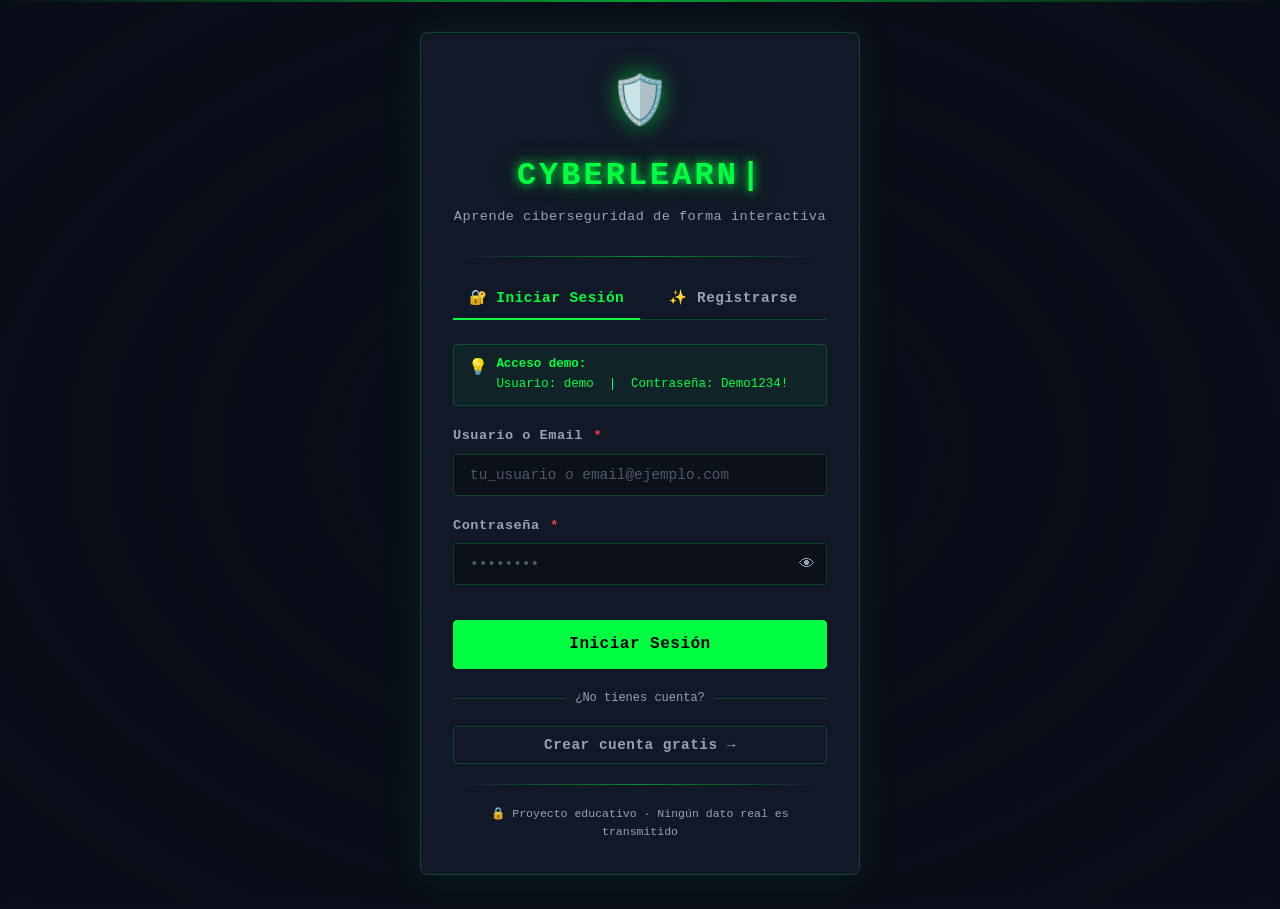
==== index.html @ af5fdba1 "feat: plataforma web interactiva de ciberseguridad con login, quiz, glosario y juego de vulnerabilid" ====
<!DOCTYPE html>
<html lang="es">
<head>
  <meta charset="UTF-8" />
  <meta name="viewport" content="width=device-width, initial-scale=1.0" />
  <meta name="description" content="CyberLearn – Aprende ciberseguridad de forma interactiva. Accede o crea tu cuenta." />
  <title>CyberLearn – Iniciar Sesión</title>

  <!-- Fonts -->
  <link rel="preconnect" href="https://fonts.googleapis.com" />
  <link href="https://fonts.googleapis.com/css2?family=Share+Tech+Mono&display=swap" rel="stylesheet" />

  <!-- Hoja de estilos principal -->
  <link rel="stylesheet" href="css/style.css" />

  <style>
    /* ---- Estilos específicos de la página de auth ---- */

    /* Canvas Matrix de fondo */
    #matrix-canvas {
      position: fixed;
      inset: 0;
      z-index: 0;
      opacity: 0.18;
    }

    /* Overlay degradado sobre el canvas */
    .matrix-overlay {
      position: fixed;
      inset: 0;
      z-index: 0;
      background: radial-gradient(ellipse at center,
        rgba(10,14,26,0.5)  0%,
        rgba(10,14,26,0.85) 60%,
        rgba(10,14,26,0.97) 100%
      );
      pointer-events: none;
    }

    /* Wrapper principal: centra la tarjeta */
    .auth-wrapper {
      position: relative;
      z-index: 1;
      display: flex;
      align-items: center;
      justify-content: center;
      min-height: 100vh;
      padding: 2rem 1rem;
    }

    .auth-card {
      width: 100%;
      max-width: 440px;
      animation: cardEntrance 0.6s ease both;
    }

    @keyframes cardEntrance {
      from { opacity: 0; transform: translateY(30px) scale(0.97); }
      to   { opacity: 1; transform: translateY(0)   scale(1); }
    }

    /* Logo */
    .auth-logo {
      text-align: center;
      margin-bottom: 1.75rem;
    }

    .logo-icon {
      font-size: 3rem;
      display: block;
      margin-bottom: 0.5rem;
      filter: drop-shadow(0 0 12px rgba(0,255,65,0.6));
      animation: iconPulse 3s ease-in-out infinite;
    }

    @keyframes iconPulse {
      0%,100% { filter: drop-shadow(0 0 10px rgba(0,255,65,0.5)); }
      50%      { filter: drop-shadow(0 0 22px rgba(0,255,65,0.9)); }
    }

    .logo-title {
      font-size: 2rem;
      font-weight: 900;
      color: var(--accent-green);
      text-shadow: 0 0 10px var(--accent-green), 0 0 25px rgba(0,255,65,0.4);
      letter-spacing: 3px;
      text-transform: uppercase;
      display: block;
      margin-bottom: 0.3rem;
    }

    .logo-subtitle {
      font-size: 0.82rem;
      color: var(--text-secondary);
      margin: 0;
      letter-spacing: 0.5px;
    }

    /* Separador decorativo */
    .deco-line {
      height: 1px;
      background: linear-gradient(90deg, transparent, var(--accent-green), transparent);
      margin: 1.25rem 0;
      opacity: 0.5;
    }

    /* Demo hint */
    .demo-hint {
      display: flex;
      align-items: flex-start;
      gap: 0.5rem;
      background: rgba(0,255,65,0.05);
      border: 1px solid rgba(0,255,65,0.2);
      border-radius: 4px;
      padding: 0.65rem 0.9rem;
      margin-bottom: 1.2rem;
      font-size: 0.78rem;
      color: var(--accent-green);
      line-height: 1.6;
    }

    .demo-hint .demo-icon {
      font-size: 1rem;
      flex-shrink: 0;
      margin-top: 1px;
    }

    /* Strength bar */
    .password-strength {
      margin-top: 0.4rem;
    }

    /* Separador "o" entre formulario y demo */
    .or-divider {
      text-align: center;
      position: relative;
      margin: 1rem 0;
    }

    .or-divider::before,
    .or-divider::after {
      content: '';
      position: absolute;
      top: 50%;
      width: 42%;
      height: 1px;
      background: var(--border);
    }
    .or-divider::before { left: 0; }
    .or-divider::after  { right: 0; }

    .or-text {
      display: inline-block;
      position: relative;
      z-index: 1;
      background: var(--bg-card);
      padding: 0 0.5rem;
      font-size: 0.75rem;
      color: var(--text-secondary);
    }

    /* Alert container */
    #alert-container {
      min-height: 0;
    }

    /* Versión responsive extra para pantallas muy pequeñas */
    @media (max-width: 400px) {
      .logo-title { font-size: 1.6rem; }
      .auth-card  { padding: 1.25rem; }
    }
  </style>
</head>
<body>

<!-- ============================================================
     Canvas: Lluvia Matrix de fondo
============================================================ -->
<canvas id="matrix-canvas" aria-hidden="true"></canvas>
<div class="matrix-overlay" aria-hidden="true"></div>

<!-- ============================================================
     Tarjeta de autenticación
============================================================ -->
<div class="auth-wrapper">
  <div class="auth-card card">

    <!-- Logo -->
    <div class="auth-logo">
      <span class="logo-icon" role="img" aria-label="Escudo">🛡️</span>
      <span class="logo-title glow-green typewriter" id="logo-text">CyberLearn</span>
      <p class="logo-subtitle">Aprende ciberseguridad de forma interactiva</p>
    </div>

    <div class="deco-line"></div>

    <!-- Contenedor de alertas -->
    <div id="alert-container"></div>

    <!-- ---- Tabs ---- -->
    <div class="tabs" role="tablist" aria-label="Modos de acceso">
      <button class="tab-btn active"
              id="tab-login"
              role="tab"
              aria-selected="true"
              aria-controls="panel-login"
              onclick="switchTab('login')">
        🔐 Iniciar Sesión
      </button>
      <button class="tab-btn"
              id="tab-register"
              role="tab"
              aria-selected="false"
              aria-controls="panel-register"
              onclick="switchTab('register')">
        ✨ Registrarse
      </button>
    </div>

    <!-- ==================================================
         PANEL: Iniciar Sesión
    ================================================== -->
    <div id="panel-login" class="tab-panel active" role="tabpanel" aria-labelledby="tab-login">

      <!-- Pista de usuario demo -->
      <div class="demo-hint">
        <span class="demo-icon">💡</span>
        <div>
          <strong>Acceso demo:</strong><br/>
          Usuario: <code>demo</code> &nbsp;|&nbsp; Contraseña: <code>Demo1234!</code>
        </div>
      </div>

      <form id="login-form" novalidate onsubmit="handleLogin(event)">

        <!-- Usuario o Email -->
        <div class="form-group">
          <label for="login-user">Usuario o Email <span class="required" aria-hidden="true">*</span></label>
          <input
            type="text"
            id="login-user"
            name="usernameOrEmail"
            class="form-control"
            placeholder="tu_usuario o email@ejemplo.com"
            autocomplete="username"
            required
            aria-required="true"
          />
          <span class="invalid-feedback" id="login-user-err"></span>
        </div>

        <!-- Contraseña -->
        <div class="form-group">
          <label for="login-password">Contraseña <span class="required" aria-hidden="true">*</span></label>
          <div class="input-group">
            <input
              type="password"
              id="login-password"
              name="password"
              class="form-control"
              placeholder="••••••••"
              autocomplete="current-password"
              required
              aria-required="true"
            />
            <button type="button"
                    class="input-icon"
                    id="toggle-login-pass"
                    aria-label="Mostrar/ocultar contraseña"
                    onclick="togglePassword('login-password', 'toggle-login-pass')">
              👁
            </button>
          </div>
          <span class="invalid-feedback" id="login-pass-err"></span>
        </div>

        <!-- Botón submit -->
        <button type="submit" id="login-btn" class="btn btn-primary btn-block btn-lg mt-2">
          <span id="login-btn-text">Iniciar Sesión</span>
          <span id="login-spinner" class="spinner spinner-sm" style="display:none;" aria-hidden="true"></span>
        </button>

      </form>

      <div class="or-divider mt-3"><span class="or-text">¿No tienes cuenta?</span></div>

      <button type="button" class="btn btn-ghost btn-block" onclick="switchTab('register')">
        Crear cuenta gratis →
      </button>
    </div>

    <!-- ==================================================
         PANEL: Registrarse
    ================================================== -->
    <div id="panel-register" class="tab-panel" role="tabpanel" aria-labelledby="tab-register">

      <form id="register-form" novalidate onsubmit="handleRegister(event)">

        <!-- Nombre de usuario -->
        <div class="form-group">
          <label for="reg-username">Nombre de usuario <span class="required" aria-hidden="true">*</span></label>
          <input
            type="text"
            id="reg-username"
            name="username"
            class="form-control"
            placeholder="tu_usuario"
            maxlength="20"
            autocomplete="username"
            required
            aria-required="true"
            oninput="validateUsernameField(this)"
          />
          <span class="invalid-feedback" id="reg-username-err"></span>
        </div>

        <!-- Email -->
        <div class="form-group">
          <label for="reg-email">Correo electrónico <span class="required" aria-hidden="true">*</span></label>
          <input
            type="email"
            id="reg-email"
            name="email"
            class="form-control"
            placeholder="email@ejemplo.com"
            autocomplete="email"
            required
            aria-required="true"
            oninput="validateEmailField(this)"
          />
          <span class="invalid-feedback" id="reg-email-err"></span>
        </div>

        <!-- Contraseña -->
        <div class="form-group">
          <label for="reg-password">Contraseña <span class="required" aria-hidden="true">*</span></label>
          <div class="input-group">
            <input
              type="password"
              id="reg-password"
              name="password"
              class="form-control"
              placeholder="Mín. 8 chars, 1 mayúscula, 1 número, 1 especial"
              autocomplete="new-password"
              required
              aria-required="true"
              oninput="onPasswordInput(this)"
            />
            <button type="button"
                    class="input-icon"
                    id="toggle-reg-pass"
                    aria-label="Mostrar/ocultar contraseña"
                    onclick="togglePassword('reg-password', 'toggle-reg-pass')">
              👁
            </button>
          </div>
          <span class="invalid-feedback" id="reg-pass-err"></span>

          <!-- Barra de fortaleza -->
          <div class="password-strength" id="pass-strength-wrapper" style="display:none;" aria-live="polite">
            <div class="strength-bar">
              <div class="strength-fill" id="strength-fill"></div>
            </div>
            <span class="strength-label" id="strength-label"></span>
          </div>
        </div>

        <!-- Confirmar contraseña -->
        <div class="form-group">
          <label for="reg-confirm">Confirmar contraseña <span class="required" aria-hidden="true">*</span></label>
          <div class="input-group">
            <input
              type="password"
              id="reg-confirm"
              name="confirmPassword"
              class="form-control"
              placeholder="Repite tu contraseña"
              autocomplete="new-password"
              required
              aria-required="true"
              oninput="validateConfirmField(this)"
            />
            <button type="button"
                    class="input-icon"
                    id="toggle-reg-confirm"
                    aria-label="Mostrar/ocultar contraseña"
                    onclick="togglePassword('reg-confirm', 'toggle-reg-confirm')">
              👁
            </button>
          </div>
          <span class="invalid-feedback" id="reg-confirm-err"></span>
        </div>

        <!-- Botón submit -->
        <button type="submit" id="reg-btn" class="btn btn-primary btn-block btn-lg mt-2">
          <span id="reg-btn-text">Crear Cuenta</span>
          <span id="reg-spinner" class="spinner spinner-sm" style="display:none;" aria-hidden="true"></span>
        </button>

      </form>

      <div class="or-divider mt-3"><span class="or-text">¿Ya tienes cuenta?</span></div>

      <button type="button" class="btn btn-ghost btn-block" onclick="switchTab('login')">
        ← Iniciar sesión
      </button>
    </div>

    <!-- Footer de la tarjeta -->
    <div class="deco-line"></div>
    <p class="text-center mb-0" style="font-size:0.72rem; color:var(--text-secondary);">
      🔒 Proyecto educativo · Ningún dato real es transmitido
    </p>

  </div><!-- /.auth-card -->
</div><!-- /.auth-wrapper -->

<!-- ============================================================
     Scripts
============================================================ -->
<script src="js/auth.js"></script>
<script>
/* ================================================================
   Matrix Rain Canvas
================================================================ */
(function initMatrixRain() {
  const canvas  = document.getElementById('matrix-canvas');
  const ctx     = canvas.getContext('2d');

  // Caracteres Matrix (katakana + símbolos + números)
  const CHARS = 'アイウエオカキクケコサシスセソタチツテトナニヌネノハヒフヘホマミムメモヤユヨラリルレロワヲン0123456789ABCDEFGHIJKLMNOPQRSTUVWXYZ!@#$%^&*<>?{}[]';
  const FONT_SIZE = 14;

  let columns, drops;

  function resize() {
    canvas.width  = window.innerWidth;
    canvas.height = window.innerHeight;
    columns = Math.floor(canvas.width / FONT_SIZE);
    drops   = new Array(columns).fill(1);
  }

  function draw() {
    // Fade suave
    ctx.fillStyle = 'rgba(10,14,26,0.05)';
    ctx.fillRect(0, 0, canvas.width, canvas.height);

    ctx.font = `${FONT_SIZE}px "Share Tech Mono", "Courier New", monospace`;

    for (let i = 0; i < drops.length; i++) {
      const char = CHARS[Math.floor(Math.random() * CHARS.length)];
      const x    = i * FONT_SIZE;
      const y    = drops[i] * FONT_SIZE;

      // Carácter principal: brillante
      ctx.fillStyle = '#00ff41';
      ctx.shadowColor  = '#00ff41';
      ctx.shadowBlur   = 6;
      ctx.fillText(char, x, y);

      // Resetear sombra para los caracteres secundarios
      ctx.shadowBlur = 0;

      // Desvanecer la columna de vez en cuando
      if (y > canvas.height && Math.random() > 0.975) {
        drops[i] = 0;
      }
      drops[i]++;
    }
  }

  resize();
  window.addEventListener('resize', resize);
  setInterval(draw, 50);
})();

/* ================================================================
   Tabs
================================================================ */
function switchTab(tab) {
  const panels  = ['login', 'register'];
  const alertEl = document.getElementById('alert-container');
  if (alertEl) alertEl.innerHTML = '';

  panels.forEach(p => {
    const btn   = document.getElementById(`tab-${p}`);
    const panel = document.getElementById(`panel-${p}`);
    const isActive = p === tab;

    btn.classList.toggle('active', isActive);
    btn.setAttribute('aria-selected', isActive);
    panel.classList.toggle('active', isActive);
  });
}

/* ================================================================
   Mostrar / Ocultar contraseña
================================================================ */
function togglePassword(inputId, btnId) {
  const input = document.getElementById(inputId);
  const btn   = document.getElementById(btnId);
  if (!input) return;

  if (input.type === 'password') {
    input.type   = 'text';
    btn.textContent = '🙈';
    btn.setAttribute('aria-label', 'Ocultar contraseña');
  } else {
    input.type   = 'password';
    btn.textContent = '👁';
    btn.setAttribute('aria-label', 'Mostrar contraseña');
  }
}

/* ================================================================
   Alertas
================================================================ */
function showAlert(message, type = 'error') {
  const container = document.getElementById('alert-container');
  if (!container) return;

  const icons = { success: '✅', error: '❌', info: 'ℹ️', warning: '⚠️' };
  const icon  = icons[type] || 'ℹ️';

  container.innerHTML = `
    <div class="alert alert-${type}" role="alert">
      <span aria-hidden="true">${icon}</span>
      <span>${escapeHtml(message)}</span>
    </div>`;

  // Auto-ocultar mensajes de éxito tras 4 s
  if (type === 'success') {
    setTimeout(() => { container.innerHTML = ''; }, 4000);
  }
}

function escapeHtml(str) {
  const div = document.createElement('div');
  div.textContent = str;
  return div.innerHTML;
}

/* ================================================================
   Validación en tiempo real (registro)
================================================================ */
function validateUsernameField(input) {
  const result = window.Auth.validateUsername(input.value);
  setFieldState(input, 'reg-username-err', result);
}

function validateEmailField(input) {
  const result = window.Auth.validateEmail(input.value);
  setFieldState(input, 'reg-email-err', result);
}

function validateConfirmField(input) {
  const pass    = document.getElementById('reg-password').value;
  const confirm = input.value;
  const result  = confirm === pass
    ? { valid: true, message: '' }
    : { valid: false, message: 'Las contraseñas no coinciden.' };
  setFieldState(input, 'reg-confirm-err', result);
}

function onPasswordInput(input) {
  const val    = input.value;
  const wrapper = document.getElementById('pass-strength-wrapper');
  const fill   = document.getElementById('strength-fill');
  const label  = document.getElementById('strength-label');

  if (!val) {
    wrapper.style.display = 'none';
    input.classList.remove('is-invalid', 'is-valid');
    return;
  }

  wrapper.style.display = 'block';
  const strength = window.Auth.checkPasswordStrength(val);

  fill.className = `strength-fill ${strength}`;
  label.className = `strength-label ${strength}`;

  const labels = {
    weak:   '🔴 Débil',
    medium: '🟡 Media',
    strong: '🟢 Fuerte',
  };
  label.textContent = labels[strength];

  // Marcar campo con validación completa
  const fullCheck = window.Auth.validatePassword(val);
  setFieldState(input, 'reg-pass-err', fullCheck);
}

function setFieldState(input, errId, result) {
  const errEl = document.getElementById(errId);
  if (result.valid) {
    input.classList.remove('is-invalid');
    input.classList.add('is-valid');
    if (errEl) errEl.textContent = '';
  } else {
    input.classList.remove('is-valid');
    input.classList.add('is-invalid');
    if (errEl) errEl.textContent = result.message;
  }
}

/* ================================================================
   Envío: Iniciar Sesión
================================================================ */
function handleLogin(event) {
  event.preventDefault();
  const form   = event.target;
  const userEl = document.getElementById('login-user');
  const passEl = document.getElementById('login-password');
  const btn    = document.getElementById('login-btn');
  const btnTxt = document.getElementById('login-btn-text');
  const spinner= document.getElementById('login-spinner');

  const userVal = userEl.value.trim();
  const passVal = passEl.value;

  // Validación básica de campos vacíos
  let valid = true;
  const userErr = document.getElementById('login-user-err');
  const passErr = document.getElementById('login-pass-err');

  if (!userVal) {
    userEl.classList.add('is-invalid');
    if (userErr) userErr.textContent = 'Este campo es obligatorio.';
    valid = false;
  } else {
    userEl.classList.remove('is-invalid');
    if (userErr) userErr.textContent = '';
  }

  if (!passVal) {
    passEl.classList.add('is-invalid');
    if (passErr) passErr.textContent = 'Este campo es obligatorio.';
    valid = false;
  } else {
    passEl.classList.remove('is-invalid');
    if (passErr) passErr.textContent = '';
  }

  if (!valid) return;

  // Mostrar spinner
  btn.disabled       = true;
  btnTxt.textContent = 'Verificando…';
  spinner.style.display = 'inline-block';

  // Simular latencia de red (UX)
  setTimeout(() => {
    const result = window.Auth.login(userVal, passVal);

    btn.disabled       = false;
    btnTxt.textContent = 'Iniciar Sesión';
    spinner.style.display = 'none';

    if (result.success) {
      showAlert(`¡Bienvenido, ${result.user.username}! Redirigiendo…`, 'success');
      // Efecto de salida antes de redirigir
      setTimeout(() => {
        window.location.href = 'dashboard.html';
      }, 1200);
    } else {
      showAlert(result.message, 'error');
      passEl.value = '';
    }
  }, 600);
}

/* ================================================================
   Envío: Registro
================================================================ */
function handleRegister(event) {
  event.preventDefault();

  const usernameEl = document.getElementById('reg-username');
  const emailEl    = document.getElementById('reg-email');
  const passEl     = document.getElementById('reg-password');
  const confirmEl  = document.getElementById('reg-confirm');
  const btn        = document.getElementById('reg-btn');
  const btnTxt     = document.getElementById('reg-btn-text');
  const spinner    = document.getElementById('reg-spinner');

  const username = usernameEl.value.trim();
  const email    = emailEl.value.trim();
  const pass     = passEl.value;
  const confirm  = confirmEl.value;

  // Validar todos los campos
  let valid = true;

  const uCheck = window.Auth.validateUsername(username);
  setFieldState(usernameEl, 'reg-username-err', uCheck);
  if (!uCheck.valid) valid = false;

  const eCheck = window.Auth.validateEmail(email);
  setFieldState(emailEl, 'reg-email-err', eCheck);
  if (!eCheck.valid) valid = false;

  const pCheck = window.Auth.validatePassword(pass);
  setFieldState(passEl, 'reg-pass-err', pCheck);
  if (!pCheck.valid) valid = false;

  const cCheck = pass === confirm
    ? { valid: true, message: '' }
    : { valid: false, message: 'Las contraseñas no coinciden.' };
  setFieldState(confirmEl, 'reg-confirm-err', cCheck);
  if (!cCheck.valid) valid = false;

  if (!valid) return;

  // Mostrar spinner
  btn.disabled       = true;
  btnTxt.textContent = 'Creando cuenta…';
  spinner.style.display = 'inline-block';

  setTimeout(() => {
    const result = window.Auth.register(username, email, pass);

    btn.disabled       = false;
    btnTxt.textContent = 'Crear Cuenta';
    spinner.style.display = 'none';

    if (result.success) {
      showAlert(result.message, 'success');
      // Limpiar formulario y cambiar a pestaña de login
      document.getElementById('register-form').reset();
      document.getElementById('pass-strength-wrapper').style.display = 'none';
      [usernameEl, emailEl, passEl, confirmEl].forEach(el => {
        el.classList.remove('is-valid', 'is-invalid');
      });
      setTimeout(() => { switchTab('login'); }, 1800);
    } else {
      showAlert(result.message, 'error');
    }
  }, 700);
}

/* ================================================================
   Typewriter effect en el logo
================================================================ */
(function typewriterLogo() {
  const el   = document.getElementById('logo-text');
  const text = 'CyberLearn';
  let i = 0;
  el.textContent = '';

  const type = () => {
    if (i < text.length) {
      el.textContent += text[i++];
      setTimeout(type, 100);
    }
  };
  setTimeout(type, 400);
})();

/* ================================================================
   Comprobar si ya hay sesión activa → redirigir
================================================================ */
(function checkExistingSession() {
  const user = window.Auth.getCurrentUser();
  if (user) {
    window.location.href = 'dashboard.html';
  }
})();
</script>

</body>
</html>
---- css/style.css ----
/* ============================================================
   CyberLearn - Estilos Principales
   Tema: Dark Cyberpunk / Hacker con acentos Matrix verdes
   ============================================================ */

/* ---- Variables CSS ---- */
:root {
  --bg-primary:    #0a0e1a;
  --bg-secondary:  #0d1226;
  --bg-card:       #111827;
  --accent-green:  #00ff41;
  --accent-cyan:   #00d4ff;
  --accent-purple: #7c3aed;
  --text-primary:  #e2e8f0;
  --text-secondary:#94a3b8;
  --danger:        #ef4444;
  --warning:       #f59e0b;
  --success:       #10b981;
  --border:        rgba(0,255,65,0.2);
  --glow-green:    0 0 10px var(--accent-green), 0 0 20px rgba(0,255,65,0.4);
  --glow-cyan:     0 0 10px var(--accent-cyan),  0 0 20px rgba(0,212,255,0.4);
  --transition:    0.3s ease;
  --radius:        8px;
  --radius-sm:     4px;
}

/* ---- Reset & Base ---- */
*,
*::before,
*::after {
  box-sizing: border-box;
  margin: 0;
  padding: 0;
}

html {
  scroll-behavior: smooth;
}

body {
  font-family: 'Courier New', Courier, monospace, sans-serif;
  background-color: var(--bg-primary);
  color: var(--text-primary);
  line-height: 1.6;
  min-height: 100vh;
  overflow-x: hidden;
  position: relative;
}

/* ---- Scanline Effect ---- */
body::before {
  content: '';
  position: fixed;
  top: 0;
  left: 0;
  width: 100%;
  height: 2px;
  background: linear-gradient(90deg, transparent, var(--accent-green), transparent);
  opacity: 0.6;
  z-index: 9999;
  animation: scanline 6s linear infinite;
  pointer-events: none;
}

@keyframes scanline {
  0%   { top: -2px; opacity: 0.6; }
  5%   { opacity: 0.6; }
  95%  { opacity: 0.3; }
  100% { top: 100vh; opacity: 0; }
}

/* ---- Scrollbar (Webkit) ---- */
::-webkit-scrollbar {
  width: 6px;
  height: 6px;
}
::-webkit-scrollbar-track {
  background: var(--bg-secondary);
}
::-webkit-scrollbar-thumb {
  background: var(--accent-green);
  border-radius: 3px;
}
::-webkit-scrollbar-thumb:hover {
  background: rgba(0,255,65,0.8);
}

/* ---- Typography ---- */
h1, h2, h3, h4, h5, h6 {
  color: var(--text-primary);
  line-height: 1.3;
  font-weight: 700;
}

a {
  color: var(--accent-cyan);
  text-decoration: none;
  transition: color var(--transition);
}

a:hover {
  color: var(--accent-green);
}

p {
  color: var(--text-secondary);
  margin-bottom: 1rem;
}

/* ---- Navbar ---- */
.navbar {
  position: fixed;
  top: 0;
  left: 0;
  width: 100%;
  background-color: var(--bg-secondary);
  border-bottom: 1px solid var(--border);
  padding: 1rem 2rem;
  display: flex;
  align-items: center;
  justify-content: space-between;
  z-index: 1000;
  backdrop-filter: blur(8px);
}

.navbar-brand {
  font-size: 1.4rem;
  font-weight: 900;
  color: var(--accent-green);
  text-shadow: var(--glow-green);
  letter-spacing: 2px;
  text-transform: uppercase;
  display: flex;
  align-items: center;
  gap: 0.5rem;
}

.navbar-brand span {
  color: var(--accent-cyan);
}

.navbar-nav {
  display: flex;
  align-items: center;
  gap: 0.75rem;
  list-style: none;
}

.navbar-nav a {
  color: var(--text-secondary);
  padding: 0.4rem 0.8rem;
  border-radius: var(--radius-sm);
  font-size: 0.875rem;
  transition: color var(--transition), background var(--transition);
  letter-spacing: 0.5px;
}

.navbar-nav a:hover,
.navbar-nav a.active {
  color: var(--accent-green);
  background: rgba(0,255,65,0.08);
}

.navbar-user {
  display: flex;
  align-items: center;
  gap: 0.75rem;
}

.navbar-avatar {
  width: 36px;
  height: 36px;
  border-radius: 50%;
  background: linear-gradient(135deg, var(--accent-green), var(--accent-cyan));
  display: flex;
  align-items: center;
  justify-content: center;
  font-weight: 900;
  color: #000;
  font-size: 0.9rem;
  flex-shrink: 0;
}

.navbar-toggle {
  display: none;
  background: none;
  border: 1px solid var(--border);
  color: var(--accent-green);
  padding: 0.4rem 0.6rem;
  border-radius: var(--radius-sm);
  cursor: pointer;
  font-size: 1.1rem;
}

/* ---- Buttons ---- */
.btn {
  display: inline-flex;
  align-items: center;
  gap: 0.4rem;
  padding: 0.6rem 1.5rem;
  border-radius: var(--radius-sm);
  font-family: inherit;
  font-size: 0.9rem;
  font-weight: 700;
  letter-spacing: 0.5px;
  cursor: pointer;
  transition: all var(--transition);
  border: none;
  outline: none;
  text-decoration: none;
  white-space: nowrap;
}

.btn:disabled {
  opacity: 0.5;
  cursor: not-allowed;
}

.btn-primary {
  background-color: var(--accent-green);
  color: #000;
  border: 1px solid var(--accent-green);
}
.btn-primary:hover:not(:disabled) {
  filter: brightness(1.1);
  box-shadow: var(--glow-green);
  color: #000;
}

.btn-secondary {
  background: transparent;
  color: var(--accent-cyan);
  border: 1px solid var(--accent-cyan);
}
.btn-secondary:hover:not(:disabled) {
  background: rgba(0,212,255,0.1);
  box-shadow: var(--glow-cyan);
}

.btn-danger {
  background-color: var(--danger);
  color: #fff;
  border: 1px solid var(--danger);
}
.btn-danger:hover:not(:disabled) {
  filter: brightness(1.1);
  box-shadow: 0 0 10px rgba(239,68,68,0.5);
}

.btn-ghost {
  background: transparent;
  color: var(--text-secondary);
  border: 1px solid var(--border);
}
.btn-ghost:hover:not(:disabled) {
  color: var(--accent-green);
  border-color: var(--accent-green);
}

.btn-sm {
  padding: 0.4rem 1rem;
  font-size: 0.8rem;
}

.btn-lg {
  padding: 0.9rem 2rem;
  font-size: 1rem;
}

.btn-block {
  width: 100%;
  justify-content: center;
}

/* ---- Cards ---- */
.card {
  background-color: var(--bg-card);
  border: 1px solid var(--border);
  border-radius: var(--radius);
  padding: 1.5rem;
  transition: border-color var(--transition), box-shadow var(--transition), transform var(--transition);
}

.card:hover {
  border-color: var(--accent-green);
  box-shadow: 0 0 20px rgba(0,255,65,0.1);
}

.card-header {
  display: flex;
  align-items: center;
  justify-content: space-between;
  margin-bottom: 1rem;
  padding-bottom: 0.75rem;
  border-bottom: 1px solid var(--border);
}

.card-title {
  font-size: 1.1rem;
  font-weight: 700;
  color: var(--text-primary);
  margin: 0;
}

/* ---- Hero Section ---- */
.hero {
  position: relative;
  min-height: 100vh;
  display: flex;
  align-items: center;
  justify-content: center;
  text-align: center;
  overflow: hidden;
  padding: 2rem;
}

.hero-canvas {
  position: absolute;
  inset: 0;
  z-index: 0;
  opacity: 0.4;
}

.hero-content {
  position: relative;
  z-index: 1;
  max-width: 700px;
}

.hero-title {
  font-size: clamp(2rem, 5vw, 3.5rem);
  font-weight: 900;
  color: var(--accent-green);
  text-shadow: var(--glow-green);
  letter-spacing: 3px;
  margin-bottom: 1rem;
}

.hero-subtitle {
  font-size: clamp(1rem, 2vw, 1.3rem);
  color: var(--text-secondary);
  margin-bottom: 2rem;
}

/* ---- Auth Forms (Login/Register) ---- */
.auth-wrapper {
  display: flex;
  align-items: center;
  justify-content: center;
  min-height: 100vh;
  padding: 2rem;
  position: relative;
  z-index: 1;
}

.auth-card {
  background-color: var(--bg-card);
  border: 1px solid var(--border);
  border-radius: var(--radius);
  padding: 2rem;
  width: 100%;
  max-width: 450px;
  box-shadow: 0 0 40px rgba(0,255,65,0.08);
  position: relative;
}

.auth-logo {
  text-align: center;
  margin-bottom: 1.5rem;
}

.auth-logo h1 {
  font-size: 2rem;
  font-weight: 900;
  color: var(--accent-green);
  text-shadow: var(--glow-green);
  letter-spacing: 2px;
}

.auth-logo p {
  font-size: 0.85rem;
  color: var(--text-secondary);
  margin-bottom: 0;
  margin-top: 0.3rem;
}

/* Tabs */
.tabs {
  display: flex;
  border-bottom: 1px solid var(--border);
  margin-bottom: 1.5rem;
}

.tab-btn {
  flex: 1;
  background: none;
  border: none;
  border-bottom: 2px solid transparent;
  color: var(--text-secondary);
  padding: 0.75rem;
  font-family: inherit;
  font-size: 0.9rem;
  font-weight: 600;
  cursor: pointer;
  transition: all var(--transition);
  letter-spacing: 0.5px;
  margin-bottom: -1px;
}

.tab-btn:hover {
  color: var(--accent-green);
}

.tab-btn.active {
  color: var(--accent-green);
  border-bottom-color: var(--accent-green);
}

.tab-panel {
  display: none;
}

.tab-panel.active {
  display: block;
}

/* Form groups */
.form-group {
  margin-bottom: 1.2rem;
  position: relative;
}

.form-group label {
  display: block;
  margin-bottom: 0.4rem;
  color: var(--text-secondary);
  font-size: 0.85rem;
  font-weight: 600;
  letter-spacing: 0.5px;
}

.form-group label .required {
  color: var(--danger);
  margin-left: 2px;
}

.form-control {
  width: 100%;
  background: rgba(0,0,0,0.3);
  border: 1px solid var(--border);
  color: var(--text-primary);
  padding: 0.75rem 1rem;
  border-radius: var(--radius-sm);
  font-family: inherit;
  font-size: 0.9rem;
  transition: border-color var(--transition), box-shadow var(--transition);
  outline: none;
}

.form-control:focus {
  border-color: var(--accent-green);
  box-shadow: 0 0 0 3px rgba(0,255,65,0.1);
}

.form-control::placeholder {
  color: rgba(148,163,184,0.5);
}

.form-control.is-invalid {
  border-color: var(--danger);
}

.form-control.is-valid {
  border-color: var(--success);
}

.invalid-feedback {
  color: var(--danger);
  font-size: 0.78rem;
  margin-top: 0.3rem;
  display: none;
}

.form-control.is-invalid + .invalid-feedback {
  display: block;
}

/* Input with icon */
.input-group {
  position: relative;
}

.input-group .form-control {
  padding-right: 2.8rem;
}

.input-group .input-icon {
  position: absolute;
  right: 0.75rem;
  top: 50%;
  transform: translateY(-50%);
  color: var(--text-secondary);
  cursor: pointer;
  font-size: 1rem;
  transition: color var(--transition);
  background: none;
  border: none;
  padding: 0;
  line-height: 1;
}

.input-group .input-icon:hover {
  color: var(--accent-green);
}

/* Password strength */
.password-strength {
  margin-top: 0.4rem;
}

.strength-bar {
  height: 4px;
  background: rgba(255,255,255,0.1);
  border-radius: 2px;
  overflow: hidden;
  margin-bottom: 0.3rem;
}

.strength-fill {
  height: 100%;
  border-radius: 2px;
  width: 0%;
  transition: width 0.4s ease, background-color 0.4s ease;
}

.strength-fill.weak   { width: 33%;  background: var(--danger); }
.strength-fill.medium { width: 66%;  background: var(--warning); }
.strength-fill.strong { width: 100%; background: var(--success); }

.strength-label {
  font-size: 0.75rem;
  color: var(--text-secondary);
}
.strength-label.weak   { color: var(--danger); }
.strength-label.medium { color: var(--warning); }
.strength-label.strong { color: var(--success); }

/* Demo hint */
.demo-hint {
  background: rgba(0,255,65,0.05);
  border: 1px solid rgba(0,255,65,0.2);
  border-radius: var(--radius-sm);
  padding: 0.65rem 1rem;
  margin-bottom: 1.2rem;
  font-size: 0.8rem;
  color: var(--accent-green);
  display: flex;
  align-items: center;
  gap: 0.5rem;
}

/* ---- Alerts ---- */
.alert {
  padding: 0.85rem 1.1rem;
  border-radius: var(--radius-sm);
  font-size: 0.875rem;
  margin-bottom: 1rem;
  display: flex;
  align-items: center;
  gap: 0.5rem;
  border: 1px solid;
  animation: fadeIn 0.3s ease;
}

.alert-success {
  background: rgba(16,185,129,0.1);
  border-color: rgba(16,185,129,0.4);
  color: var(--success);
}

.alert-error {
  background: rgba(239,68,68,0.1);
  border-color: rgba(239,68,68,0.4);
  color: var(--danger);
}

.alert-info {
  background: rgba(0,212,255,0.08);
  border-color: rgba(0,212,255,0.3);
  color: var(--accent-cyan);
}

.alert-warning {
  background: rgba(245,158,11,0.1);
  border-color: rgba(245,158,11,0.4);
  color: var(--warning);
}

@keyframes fadeIn {
  from { opacity: 0; transform: translateY(-6px); }
  to   { opacity: 1; transform: translateY(0); }
}

/* ---- Main Content ---- */
.main-content {
  margin-top: 72px; /* navbar height */
  padding: 2rem;
  min-height: calc(100vh - 72px);
}

.container {
  max-width: 1200px;
  margin: 0 auto;
  width: 100%;
}

.section-title {
  font-size: 1.5rem;
  font-weight: 800;
  margin-bottom: 0.4rem;
  color: var(--text-primary);
}

.section-subtitle {
  color: var(--text-secondary);
  font-size: 0.9rem;
  margin-bottom: 1.5rem;
}

/* ---- Dashboard Grid ---- */
.dashboard-grid {
  display: grid;
  grid-template-columns: repeat(3, 1fr);
  gap: 1.25rem;
  margin-bottom: 2rem;
}

.stats-grid {
  display: grid;
  grid-template-columns: repeat(4, 1fr);
  gap: 1rem;
  margin-bottom: 2rem;
}

.stat-card {
  background: var(--bg-card);
  border: 1px solid var(--border);
  border-radius: var(--radius);
  padding: 1.2rem;
  text-align: center;
  transition: all var(--transition);
}

.stat-card:hover {
  border-color: var(--accent-green);
  box-shadow: 0 0 15px rgba(0,255,65,0.1);
}

.stat-value {
  font-size: 2rem;
  font-weight: 900;
  color: var(--accent-green);
  text-shadow: var(--glow-green);
  line-height: 1.1;
}

.stat-label {
  font-size: 0.75rem;
  color: var(--text-secondary);
  margin-top: 0.3rem;
  letter-spacing: 0.5px;
  text-transform: uppercase;
}

/* ---- Tool Cards ---- */
.tool-card {
  background: var(--bg-card);
  border: 1px solid var(--border);
  border-radius: var(--radius);
  padding: 1.5rem;
  display: flex;
  flex-direction: column;
  gap: 0.75rem;
  transition: all var(--transition);
  cursor: pointer;
  text-decoration: none;
  color: inherit;
  position: relative;
  overflow: hidden;
}

.tool-card::before {
  content: '';
  position: absolute;
  top: 0;
  left: 0;
  right: 0;
  height: 2px;
  background: linear-gradient(90deg, var(--accent-green), var(--accent-cyan));
  transform: scaleX(0);
  transition: transform var(--transition);
  transform-origin: left;
}

.tool-card:hover {
  border-color: var(--accent-green);
  box-shadow: 0 0 20px rgba(0,255,65,0.12);
  transform: scale(1.03);
  color: inherit;
}

.tool-card:hover::before {
  transform: scaleX(1);
}

.tool-icon {
  font-size: 2.2rem;
  line-height: 1;
}

.tool-name {
  font-size: 1.05rem;
  font-weight: 700;
  color: var(--text-primary);
}

.tool-desc {
  font-size: 0.82rem;
  color: var(--text-secondary);
  line-height: 1.5;
  margin: 0;
  flex: 1;
}

/* ---- Badges / Tags ---- */
.badge {
  display: inline-block;
  padding: 0.2rem 0.6rem;
  border-radius: 20px;
  font-size: 0.72rem;
  font-weight: 700;
  letter-spacing: 0.5px;
  text-transform: uppercase;
}

.badge-principiante {
  background: rgba(16,185,129,0.15);
  color: var(--success);
  border: 1px solid rgba(16,185,129,0.3);
}

.badge-intermedio {
  background: rgba(245,158,11,0.15);
  color: var(--warning);
  border: 1px solid rgba(245,158,11,0.3);
}

.badge-avanzado {
  background: rgba(239,68,68,0.15);
  color: var(--danger);
  border: 1px solid rgba(239,68,68,0.3);
}

.badge-green {
  background: rgba(0,255,65,0.1);
  color: var(--accent-green);
  border: 1px solid var(--border);
}

.badge-cyan {
  background: rgba(0,212,255,0.1);
  color: var(--accent-cyan);
  border: 1px solid rgba(0,212,255,0.25);
}

.badge-purple {
  background: rgba(124,58,237,0.15);
  color: var(--accent-purple);
  border: 1px solid rgba(124,58,237,0.3);
}

/* ---- Quiz Styles ---- */
.quiz-wrapper {
  max-width: 760px;
  margin: 0 auto;
}

.quiz-header {
  display: flex;
  align-items: center;
  justify-content: space-between;
  margin-bottom: 1.5rem;
}

.quiz-progress-bar {
  flex: 1;
  height: 6px;
  background: rgba(255,255,255,0.08);
  border-radius: 3px;
  margin: 0 1rem;
  overflow: hidden;
}

.quiz-progress-fill {
  height: 100%;
  background: linear-gradient(90deg, var(--accent-green), var(--accent-cyan));
  border-radius: 3px;
  transition: width 0.5s ease;
}

.quiz-counter {
  font-size: 0.85rem;
  color: var(--text-secondary);
  white-space: nowrap;
}

.quiz-timer {
  font-size: 1.1rem;
  font-weight: 700;
  color: var(--accent-green);
  font-variant-numeric: tabular-nums;
}

.quiz-timer.warning {
  color: var(--warning);
  animation: pulse 1s ease infinite;
}

.quiz-timer.danger {
  color: var(--danger);
  animation: pulse 0.5s ease infinite;
}

.question-card {
  background: var(--bg-card);
  border: 1px solid var(--border);
  border-radius: var(--radius);
  padding: 2rem;
  margin-bottom: 1.5rem;
}

.question-text {
  font-size: 1.1rem;
  font-weight: 600;
  color: var(--text-primary);
  margin-bottom: 1.5rem;
  line-height: 1.6;
}

.options-grid {
  display: grid;
  grid-template-columns: 1fr 1fr;
  gap: 0.75rem;
}

.option-btn {
  background: rgba(0,0,0,0.2);
  border: 1px solid var(--border);
  color: var(--text-primary);
  padding: 0.9rem 1.1rem;
  border-radius: var(--radius-sm);
  font-family: inherit;
  font-size: 0.88rem;
  cursor: pointer;
  text-align: left;
  transition: all var(--transition);
  line-height: 1.4;
}

.option-btn:hover:not(:disabled) {
  border-color: var(--accent-cyan);
  background: rgba(0,212,255,0.08);
  color: var(--accent-cyan);
}

.option-btn.selected {
  border-color: var(--accent-green);
  background: rgba(0,255,65,0.1);
  color: var(--accent-green);
}

.option-btn.correct {
  border-color: var(--success);
  background: rgba(16,185,129,0.15);
  color: var(--success);
  animation: correctPulse 0.4s ease;
}

.option-btn.incorrect {
  border-color: var(--danger);
  background: rgba(239,68,68,0.15);
  color: var(--danger);
  animation: shake 0.4s ease;
}

@keyframes correctPulse {
  0%,100% { transform: scale(1); }
  50%      { transform: scale(1.02); }
}

@keyframes shake {
  0%,100% { transform: translateX(0); }
  25%      { transform: translateX(-5px); }
  75%      { transform: translateX(5px); }
}

.quiz-score-card {
  text-align: center;
  padding: 3rem 2rem;
}

.score-circle {
  width: 130px;
  height: 130px;
  border-radius: 50%;
  border: 4px solid var(--accent-green);
  display: flex;
  flex-direction: column;
  align-items: center;
  justify-content: center;
  margin: 0 auto 1.5rem;
  box-shadow: var(--glow-green);
}

.score-number {
  font-size: 2.5rem;
  font-weight: 900;
  color: var(--accent-green);
  line-height: 1;
}

.score-total {
  font-size: 0.8rem;
  color: var(--text-secondary);
}

/* ---- Glosario Styles ---- */
.glossary-search {
  position: relative;
  margin-bottom: 1.5rem;
}

.glossary-search input {
  width: 100%;
  background: rgba(0,0,0,0.3);
  border: 1px solid var(--border);
  color: var(--text-primary);
  padding: 0.85rem 1rem 0.85rem 2.8rem;
  border-radius: var(--radius);
  font-family: inherit;
  font-size: 0.95rem;
  outline: none;
  transition: border-color var(--transition), box-shadow var(--transition);
}

.glossary-search input:focus {
  border-color: var(--accent-green);
  box-shadow: 0 0 0 3px rgba(0,255,65,0.1);
}

.glossary-search .search-icon {
  position: absolute;
  left: 1rem;
  top: 50%;
  transform: translateY(-50%);
  color: var(--text-secondary);
  pointer-events: none;
}

.alpha-filter {
  display: flex;
  flex-wrap: wrap;
  gap: 0.4rem;
  margin-bottom: 1.5rem;
}

.alpha-btn {
  background: transparent;
  border: 1px solid var(--border);
  color: var(--text-secondary);
  padding: 0.3rem 0.6rem;
  border-radius: var(--radius-sm);
  font-family: inherit;
  font-size: 0.8rem;
  font-weight: 600;
  cursor: pointer;
  transition: all var(--transition);
  min-width: 32px;
  text-align: center;
}

.alpha-btn:hover,
.alpha-btn.active {
  border-color: var(--accent-green);
  color: var(--accent-green);
  background: rgba(0,255,65,0.08);
}

.glossary-grid {
  display: grid;
  grid-template-columns: repeat(2, 1fr);
  gap: 1rem;
}

.term-card {
  background: var(--bg-card);
  border: 1px solid var(--border);
  border-radius: var(--radius);
  padding: 1.2rem;
  transition: all var(--transition);
}

.term-card:hover {
  border-color: var(--accent-cyan);
  box-shadow: 0 0 15px rgba(0,212,255,0.08);
}

.term-name {
  font-size: 1rem;
  font-weight: 700;
  color: var(--accent-cyan);
  margin-bottom: 0.4rem;
}

.term-definition {
  font-size: 0.85rem;
  color: var(--text-secondary);
  line-height: 1.6;
  margin: 0;
}

.term-tags {
  display: flex;
  gap: 0.3rem;
  flex-wrap: wrap;
  margin-top: 0.6rem;
}

/* ---- Vulnerabilidades / Game Styles ---- */
.vuln-wrapper {
  display: grid;
  grid-template-columns: 1fr 320px;
  gap: 1.5rem;
  align-items: start;
}

.code-block {
  background: #0d1117;
  border: 1px solid var(--border);
  border-radius: var(--radius);
  padding: 1.5rem;
  font-family: 'Courier New', monospace;
  font-size: 0.85rem;
  line-height: 1.8;
  overflow-x: auto;
  position: relative;
}

.code-block pre {
  margin: 0;
  white-space: pre-wrap;
  word-break: break-word;
}

.code-line {
  display: flex;
  gap: 1rem;
}

.line-number {
  color: rgba(148,163,184,0.4);
  user-select: none;
  min-width: 2ch;
  text-align: right;
}

.code-keyword  { color: #ff79c6; }
.code-string   { color: #f1fa8c; }
.code-comment  { color: rgba(148,163,184,0.5); font-style: italic; }
.code-variable { color: #8be9fd; }
.code-function { color: #50fa7b; }
.code-number   { color: #bd93f9; }
.code-danger   { color: var(--danger); background: rgba(239,68,68,0.1); border-radius: 2px; padding: 0 2px; }

.vuln-line {
  background: rgba(239,68,68,0.1);
  border-left: 3px solid var(--danger);
  margin: 0 -1.5rem;
  padding: 0 1.5rem;
  cursor: pointer;
  transition: background var(--transition);
}

.vuln-line:hover {
  background: rgba(239,68,68,0.2);
}

.vuln-line.found {
  background: rgba(16,185,129,0.1);
  border-left-color: var(--success);
}

.game-panel {
  display: flex;
  flex-direction: column;
  gap: 1rem;
}

.game-timer {
  background: var(--bg-card);
  border: 1px solid var(--border);
  border-radius: var(--radius);
  padding: 1rem;
  text-align: center;
}

.timer-display {
  font-size: 2.2rem;
  font-weight: 900;
  color: var(--accent-green);
  font-variant-numeric: tabular-nums;
  text-shadow: var(--glow-green);
}

.hint-box {
  background: var(--bg-card);
  border: 1px solid rgba(245,158,11,0.3);
  border-radius: var(--radius);
  padding: 1rem;
}

.hint-title {
  font-size: 0.8rem;
  color: var(--warning);
  font-weight: 700;
  letter-spacing: 1px;
  text-transform: uppercase;
  margin-bottom: 0.5rem;
}

.hint-text {
  font-size: 0.85rem;
  color: var(--text-secondary);
  margin: 0;
}

.vuln-score {
  background: var(--bg-card);
  border: 1px solid var(--border);
  border-radius: var(--radius);
  padding: 1rem;
  text-align: center;
}

/* ---- Progress Bar (generic) ---- */
.progress {
  height: 8px;
  background: rgba(255,255,255,0.08);
  border-radius: 4px;
  overflow: hidden;
}

.progress-bar {
  height: 100%;
  background: linear-gradient(90deg, var(--accent-green), var(--accent-cyan));
  border-radius: 4px;
  transition: width 0.6s ease;
}

/* ---- Footer ---- */
footer {
  background: var(--bg-secondary);
  border-top: 1px solid var(--border);
  padding: 2rem;
  text-align: center;
  color: var(--text-secondary);
  font-size: 0.82rem;
}

footer a {
  color: var(--accent-green);
}

footer a:hover {
  text-shadow: var(--glow-green);
}

/* ---- Utility Classes ---- */
.glow-green {
  text-shadow: 0 0 10px var(--accent-green), 0 0 20px rgba(0,255,65,0.4);
}

.glow-cyan {
  text-shadow: 0 0 10px var(--accent-cyan), 0 0 20px rgba(0,212,255,0.4);
}

.text-green  { color: var(--accent-green) !important; }
.text-cyan   { color: var(--accent-cyan) !important; }
.text-purple { color: var(--accent-purple) !important; }
.text-danger { color: var(--danger) !important; }
.text-warning{ color: var(--warning) !important; }
.text-success{ color: var(--success) !important; }
.text-muted  { color: var(--text-secondary) !important; }

.mt-0 { margin-top: 0 !important; }
.mb-0 { margin-bottom: 0 !important; }
.mt-1 { margin-top: 0.5rem; }
.mb-1 { margin-bottom: 0.5rem; }
.mt-2 { margin-top: 1rem; }
.mb-2 { margin-bottom: 1rem; }
.mt-3 { margin-top: 1.5rem; }
.mb-3 { margin-bottom: 1.5rem; }
.mt-4 { margin-top: 2rem; }
.mb-4 { margin-bottom: 2rem; }

.d-flex   { display: flex; }
.d-grid   { display: grid; }
.d-none   { display: none; }
.d-block  { display: block; }
.align-center { align-items: center; }
.justify-between { justify-content: space-between; }
.gap-1 { gap: 0.5rem; }
.gap-2 { gap: 1rem; }
.text-center { text-align: center; }

.w-100 { width: 100%; }
.h-100 { height: 100%; }

/* ---- Loading Spinner ---- */
.spinner {
  width: 40px;
  height: 40px;
  border: 3px solid rgba(0,255,65,0.1);
  border-top-color: var(--accent-green);
  border-radius: 50%;
  animation: spin 0.8s linear infinite;
  margin: 0 auto;
}

.spinner-sm {
  width: 18px;
  height: 18px;
  border-width: 2px;
}

@keyframes spin {
  to { transform: rotate(360deg); }
}

/* ---- Typewriter Cursor ---- */
.typewriter::after {
  content: '|';
  color: var(--accent-green);
  animation: blink 0.8s step-end infinite;
  margin-left: 2px;
}

@keyframes blink {
  0%, 100% { opacity: 1; }
  50%       { opacity: 0; }
}

/* ---- Pulse animation ---- */
@keyframes pulse {
  0%,100% { opacity: 1; }
  50%      { opacity: 0.5; }
}

/* ---- Matrix Rain Keyframes ---- */
@keyframes matrixFall {
  0%   { transform: translateY(-100%); opacity: 1; }
  100% { transform: translateY(100vh);  opacity: 0; }
}

/* ---- Neon border flicker ---- */
@keyframes flicker {
  0%,100% { box-shadow: 0 0 10px rgba(0,255,65,0.3); }
  50%      { box-shadow: 0 0 20px rgba(0,255,65,0.6), 0 0 40px rgba(0,255,65,0.2); }
}

/* ---- Divider ---- */
.divider {
  border: none;
  border-top: 1px solid var(--border);
  margin: 1.5rem 0;
}

/* ---- Tooltip (simple) ---- */
[data-tooltip] {
  position: relative;
}

[data-tooltip]::after {
  content: attr(data-tooltip);
  position: absolute;
  bottom: calc(100% + 6px);
  left: 50%;
  transform: translateX(-50%);
  background: var(--bg-secondary);
  color: var(--text-primary);
  padding: 0.4rem 0.75rem;
  border-radius: var(--radius-sm);
  font-size: 0.75rem;
  white-space: nowrap;
  pointer-events: none;
  opacity: 0;
  border: 1px solid var(--border);
  transition: opacity 0.2s;
  z-index: 999;
}

[data-tooltip]:hover::after {
  opacity: 1;
}

/* ============================================================
   Responsive Breakpoints
   ============================================================ */
@media (max-width: 1024px) {
  .stats-grid {
    grid-template-columns: repeat(2, 1fr);
  }
  .dashboard-grid {
    grid-template-columns: repeat(2, 1fr);
  }
  .vuln-wrapper {
    grid-template-columns: 1fr;
  }
  .game-panel {
    flex-direction: row;
    flex-wrap: wrap;
  }
  .game-panel > * {
    flex: 1;
    min-width: 200px;
  }
}

@media (max-width: 768px) {
  .navbar {
    padding: 0.75rem 1rem;
    flex-wrap: wrap;
    gap: 0.75rem;
  }

  .navbar-toggle {
    display: block;
  }

  .navbar-nav {
    display: none;
    width: 100%;
    flex-direction: column;
    padding: 0.5rem 0;
  }

  .navbar-nav.open {
    display: flex;
  }

  .navbar-nav a {
    width: 100%;
    text-align: left;
    padding: 0.6rem 0.8rem;
  }

  .main-content {
    padding: 1rem;
    margin-top: 60px;
  }

  .dashboard-grid {
    grid-template-columns: 1fr;
  }

  .stats-grid {
    grid-template-columns: repeat(2, 1fr);
  }

  .options-grid {
    grid-template-columns: 1fr;
  }

  .glossary-grid {
    grid-template-columns: 1fr;
  }

  .auth-card {
    padding: 1.5rem;
  }

  .hero-title {
    font-size: 1.8rem;
  }

  .quiz-header {
    flex-wrap: wrap;
    gap: 0.5rem;
  }
}

@media (max-width: 480px) {
  .stats-grid {
    grid-template-columns: 1fr 1fr;
  }

  .alpha-filter {
    gap: 0.25rem;
  }

  .alpha-btn {
    min-width: 28px;
    padding: 0.25rem 0.4rem;
    font-size: 0.72rem;
  }

  .btn-lg {
    padding: 0.75rem 1.5rem;
    font-size: 0.95rem;
  }
}
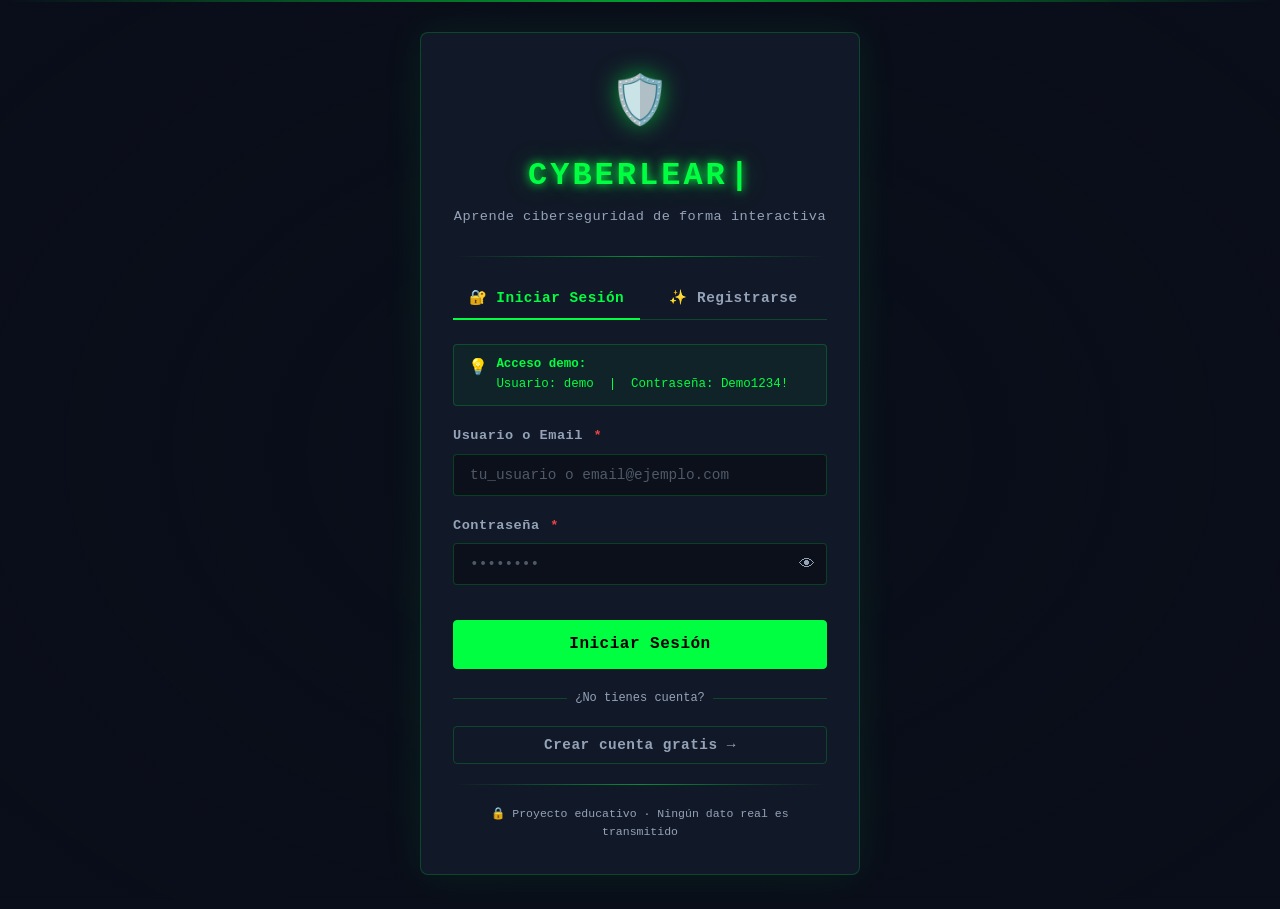
==== commit de0ba480: "fix: permitir crear cuentas con contraseña de mínimo 6 caracteres, mensajes de error visibles y hash" ====
--- a/index.html
+++ b/index.html
@@ -340,7 +340,7 @@
               id="reg-password"
               name="password"
               class="form-control"
-              placeholder="Mín. 8 chars, 1 mayúscula, 1 número, 1 especial"
+              placeholder="Mínimo 6 caracteres"
               autocomplete="new-password"
               required
               aria-required="true"
@@ -597,11 +597,17 @@
   if (result.valid) {
     input.classList.remove('is-invalid');
     input.classList.add('is-valid');
-    if (errEl) errEl.textContent = '';
+    if (errEl) {
+      errEl.textContent = '';
+      errEl.style.display = 'none';
+    }
   } else {
     input.classList.remove('is-valid');
     input.classList.add('is-invalid');
-    if (errEl) errEl.textContent = result.message;
+    if (errEl) {
+      errEl.textContent = result.message;
+      errEl.style.display = 'block';
+    }
   }
 }
 
@@ -627,23 +633,38 @@
 
   if (!userVal) {
     userEl.classList.add('is-invalid');
-    if (userErr) userErr.textContent = 'Este campo es obligatorio.';
+    if (userErr) {
+      userErr.textContent = 'Este campo es obligatorio.';
+      userErr.style.display = 'block';
+    }
     valid = false;
   } else {
     userEl.classList.remove('is-invalid');
-    if (userErr) userErr.textContent = '';
+    if (userErr) {
+      userErr.textContent = '';
+      userErr.style.display = 'none';
+    }
   }
 
   if (!passVal) {
     passEl.classList.add('is-invalid');
-    if (passErr) passErr.textContent = 'Este campo es obligatorio.';
+    if (passErr) {
+      passErr.textContent = 'Este campo es obligatorio.';
+      passErr.style.display = 'block';
+    }
     valid = false;
   } else {
     passEl.classList.remove('is-invalid');
-    if (passErr) passErr.textContent = '';
-  }
-
-  if (!valid) return;
+    if (passErr) {
+      passErr.textContent = '';
+      passErr.style.display = 'none';
+    }
+  }
+
+  if (!valid) {
+    showAlert('Por favor, introduce tu usuario y contraseña.', 'error');
+    return;
+  }
 
   // Mostrar spinner
   btn.disabled       = true;
@@ -711,7 +732,15 @@
   setFieldState(confirmEl, 'reg-confirm-err', cCheck);
   if (!cCheck.valid) valid = false;
 
-  if (!valid) return;
+  if (!valid) {
+    const errorMsg = (!uCheck.valid && uCheck.message) ||
+                     (!eCheck.valid && eCheck.message) ||
+                     (!pCheck.valid && pCheck.message) ||
+                     (!cCheck.valid && cCheck.message) ||
+                     'Por favor, revisa los campos señalados.';
+    showAlert(errorMsg, 'error');
+    return;
+  }
 
   // Mostrar spinner
   btn.disabled       = true;
--- a/css/style.css
+++ b/css/style.css
@@ -476,12 +476,15 @@
 
 .invalid-feedback {
   color: var(--danger);
-  font-size: 0.78rem;
-  margin-top: 0.3rem;
+  font-size: 0.8rem;
+  margin-top: 0.35rem;
   display: none;
 }
 
-.form-control.is-invalid + .invalid-feedback {
+.invalid-feedback:not(:empty),
+.invalid-feedback.is-visible,
+.form-control.is-invalid + .invalid-feedback,
+.input-group:has(.form-control.is-invalid) + .invalid-feedback {
   display: block;
 }
 
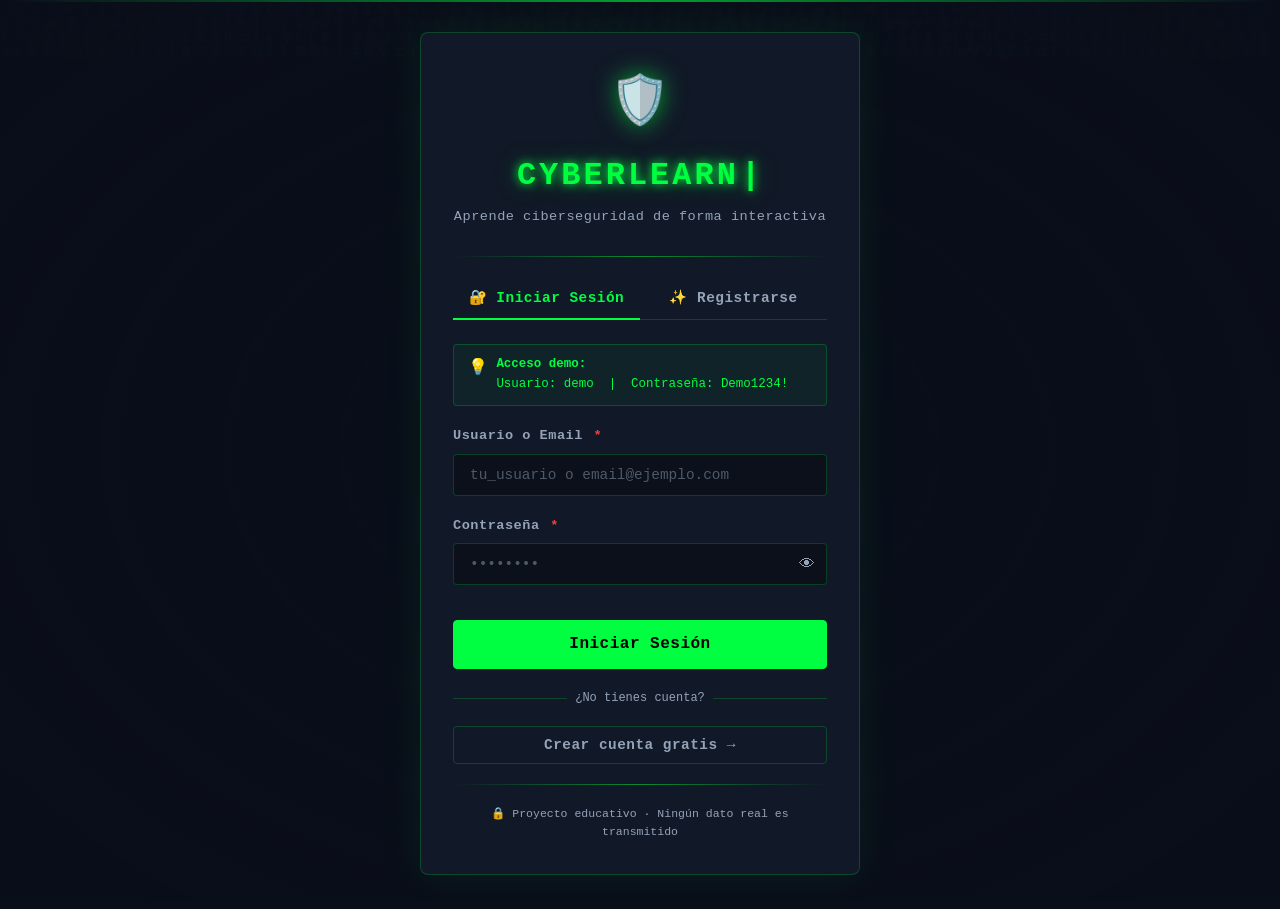
==== commit 82d5be12: "feat(pps): integracion completa de backend FastAPI, Docker, SQLite, tests pytest e informe de entreg" ====
--- a/index.html
+++ b/index.html
@@ -672,7 +672,15 @@
   spinner.style.display = 'inline-block';
 
   // Simular latencia de red (UX)
-  setTimeout(() => {
+  setTimeout(async () => {
+    try {
+      await fetch('/api/login', {
+        method: 'POST',
+        headers: { 'Content-Type': 'application/json' },
+        body: JSON.stringify({ username_or_email: userVal, password: passVal })
+      });
+    } catch (e) {}
+
     const result = window.Auth.login(userVal, passVal);
 
     btn.disabled       = false;
@@ -747,7 +755,15 @@
   btnTxt.textContent = 'Creando cuenta…';
   spinner.style.display = 'inline-block';
 
-  setTimeout(() => {
+  setTimeout(async () => {
+    try {
+      await fetch('/api/register', {
+        method: 'POST',
+        headers: { 'Content-Type': 'application/json' },
+        body: JSON.stringify({ username, email, password: pass })
+      });
+    } catch (e) {}
+
     const result = window.Auth.register(username, email, pass);
 
     btn.disabled       = false;
